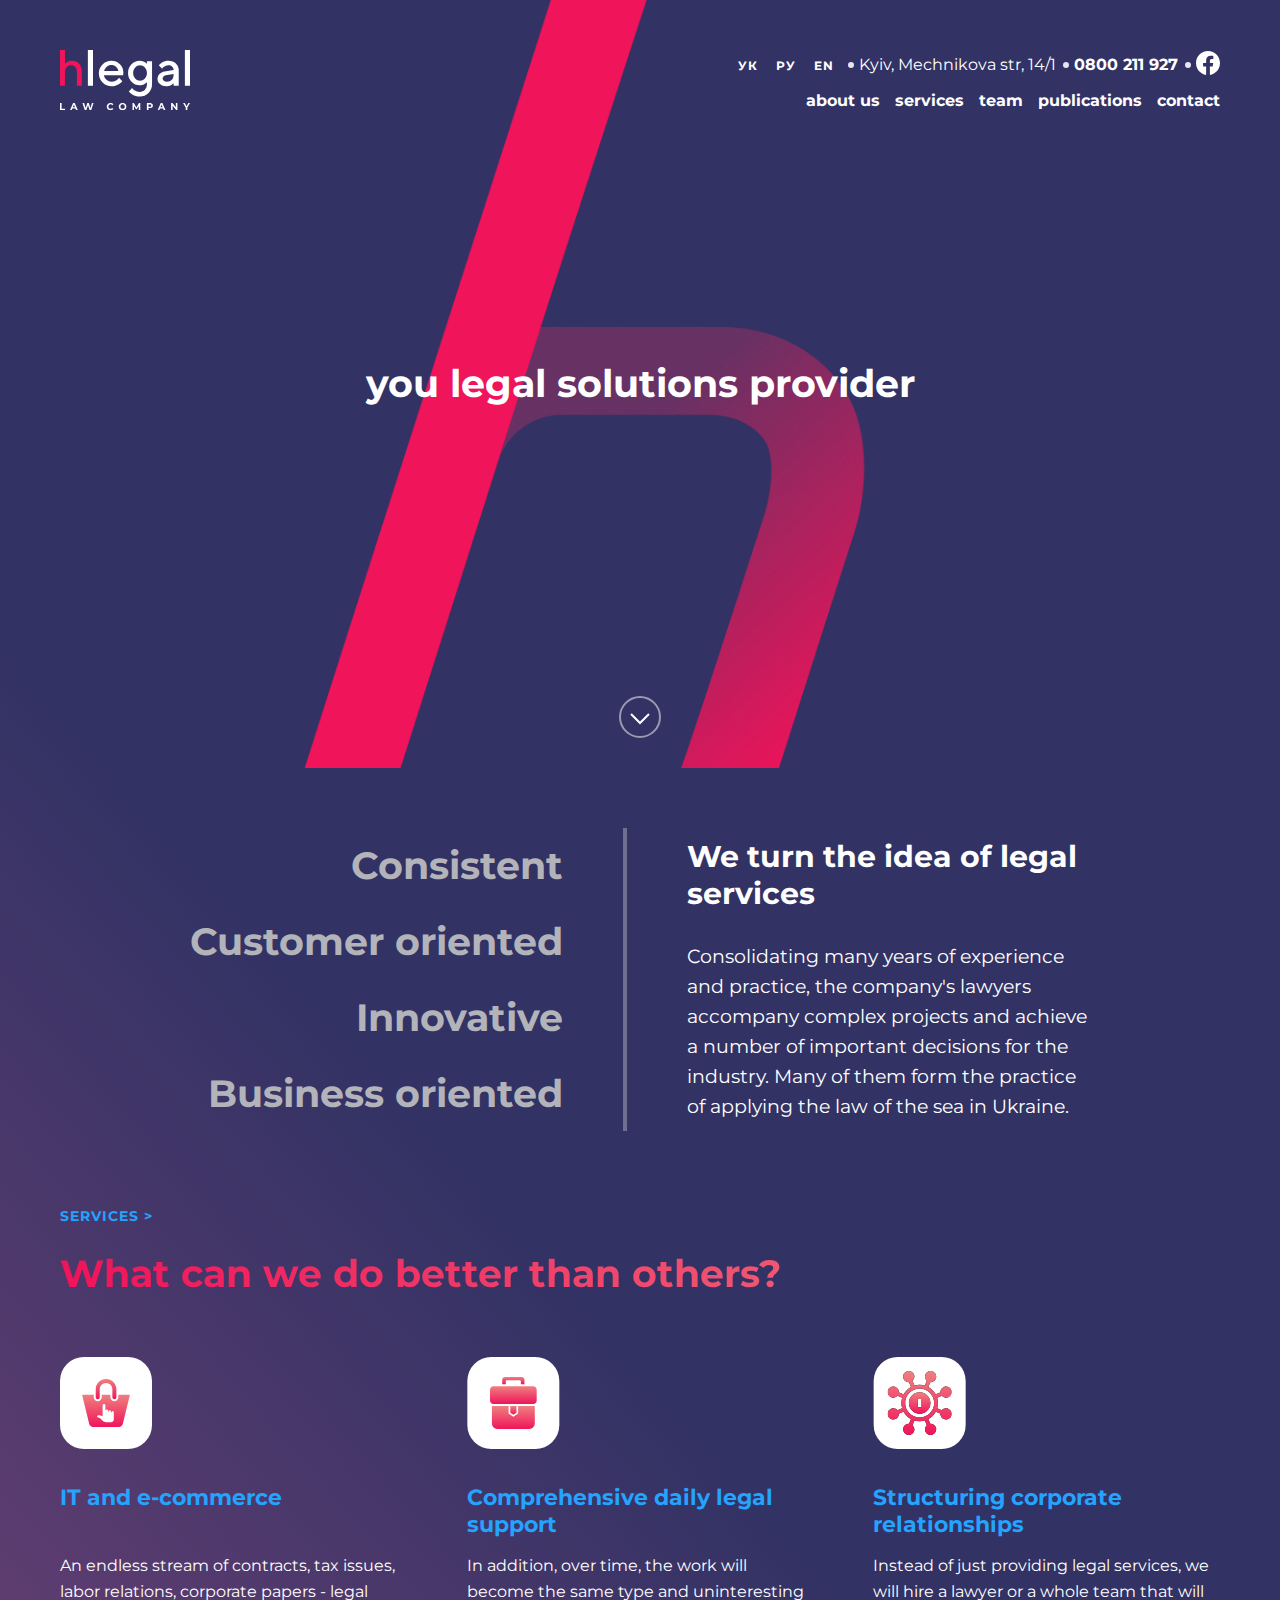
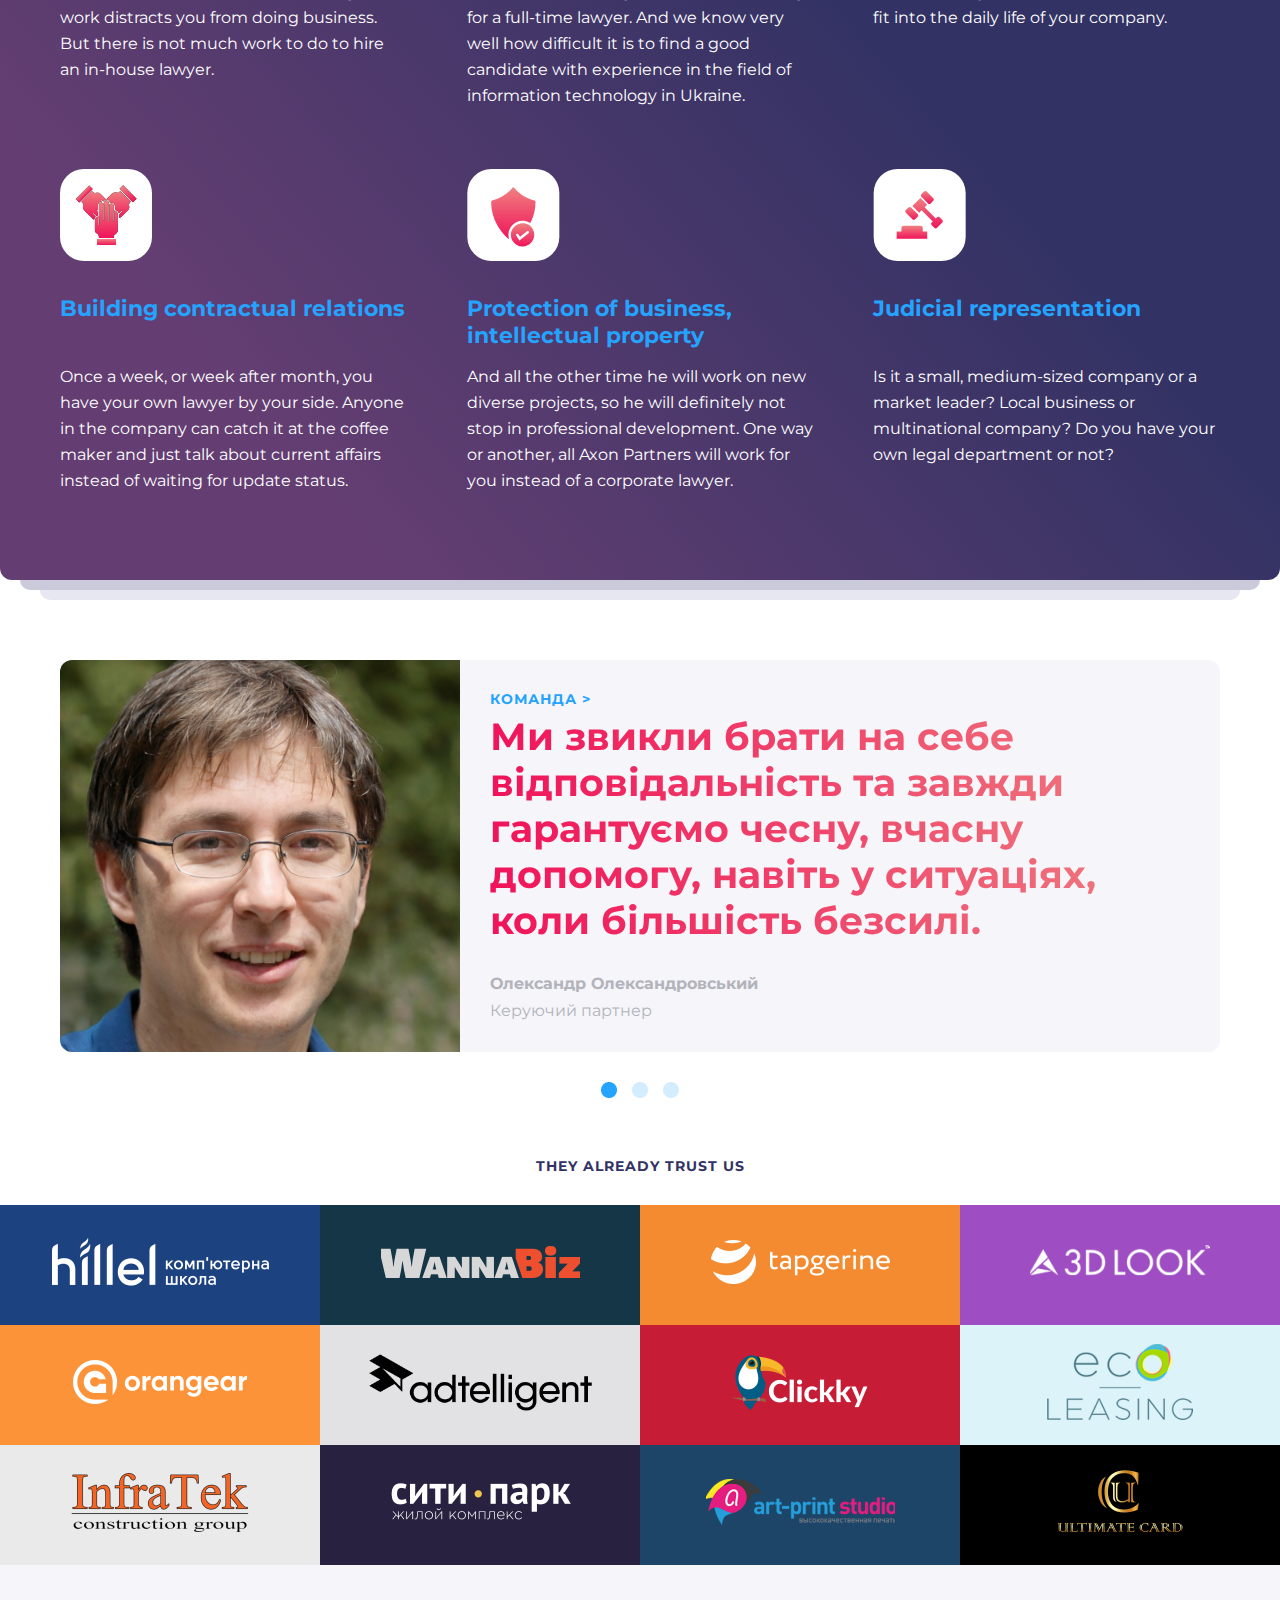
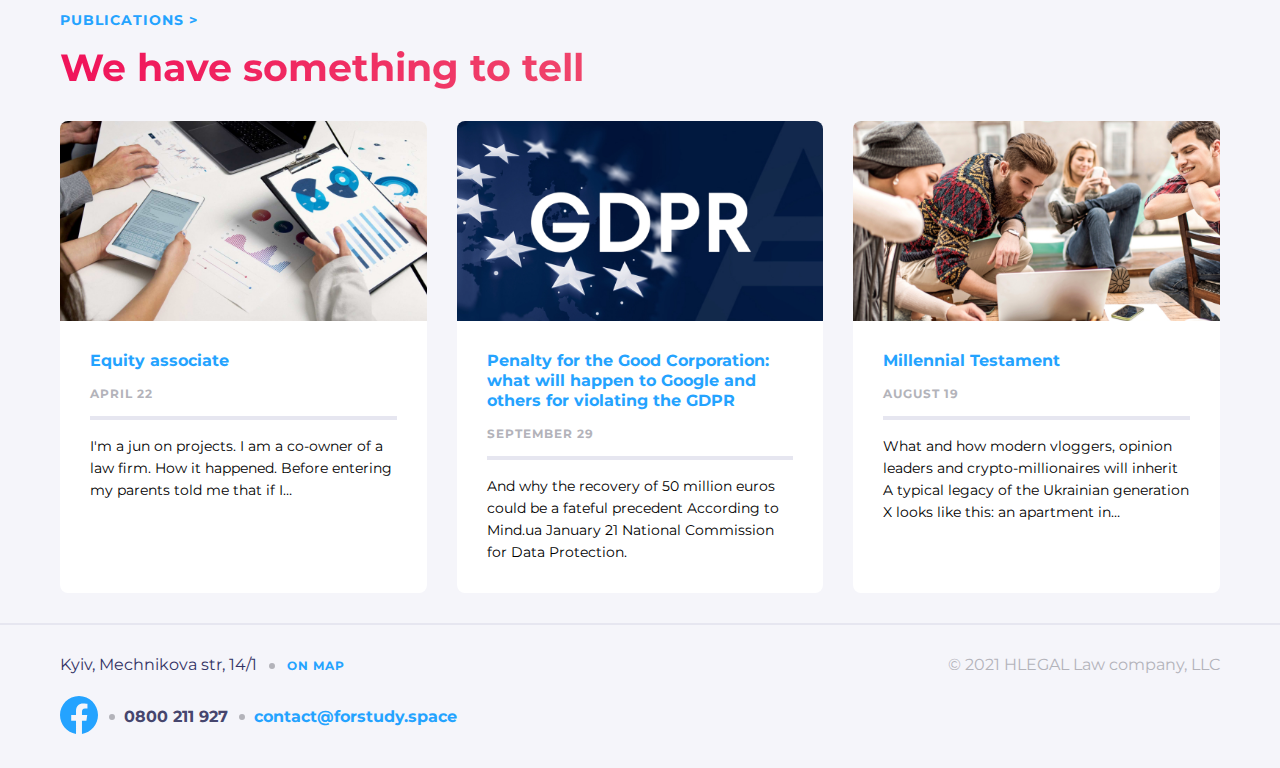
==== index.html @ 71ae7844 "first commit" ====
<!DOCTYPE html>
<html lang="X-UA-Compatible">
  <head>
    <meta charset="UTF-8" />
    <meta http-equiv="X-UA-Compatible" content="IE=edge" />
    <meta name="viewport" content="width=device-width, initial-scale=1.0" />
    <title>hlegal | Law company</title>
    <link rel="preconnect" href="https://fonts.googleapis.com" />
    <link rel="preconnect" href="https://fonts.gstatic.com" crossorigin />
    <link
      href="https://fonts.googleapis.com/css2?family=Montserrat:wght@400;700&display=swap"
      rel="stylesheet"
    />
    <link rel="stylesheet" href="css/main.css" />
  </head>
  <body>
    <header class="header">
      <div class="header__wraper center wraper wraper__header">
        <div class="header__logo">
          <a href="#">
            <img src="/img/Logo-white.svg" alt="logo HLEGAL" />
          </a>
          <input
            type="checkbox"
            name=""
            id="hiden-menu-togler"
            class="visually-hidden"
          />
          <nav class="hiden-menu">
            <ul class="hiden-menu__list">
              <li><a href="#">about us</a></li>
              <li><a href="#">services</a></li>
              <li><a href="#">team</a></li>
              <li><a href="#">publications</a></li>
              <li><a href="#">contact</a></li>
            </ul>
          </nav>
          <label for="hiden-menu-togler" class="hiden-menu-switch">
            <span></span>
            <span></span>
            <span></span>
          </label>
        </div>
        <div class="header__contacts contacts-header">
          <ul class="contacts-header__list">
            <li class="contacts-header__item">
              <a
                class="contacts-header__link contacts-header__link_lang"
                href="#"
              >
                УК
              </a>
              <a
                class="contacts-header__link contacts-header__link_lang"
                href="#"
              >
                РУ
              </a>
              <a
                class="contacts-header__link contacts-header__link_lang"
                href="#"
              >
                EN
              </a>
            </li>
            <li class="contacts-header__item">
              <a class="contacts-header__link" href="#">
                Kyiv, Mechnikova str, 14/1
              </a>
            </li>
            <li class="contacts-header__item">
              <a class="contacts-header__link" href="tel:0800211927"
                >0800 211 927
              </a>
            </li>
            <li class="contacts-header__item">
              <a class="contacts-header__link" href="#">
                <svg
                  width="24"
                  height="25"
                  viewBox="0 0 24 24"
                  fill="white"
                  xmlns="http://www.w3.org/2000/svg"
                >
                  <path
                    d="M24 12.5733C24 5.90541 18.6274 0.5 12 0.5C5.37258 0.5 0 5.90541 0 12.5733C0 18.5995 4.38823 23.5943 10.125 24.5V16.0633H7.07813V12.5733H10.125V9.91343C10.125 6.88755 11.9165 5.21615 14.6576 5.21615C15.9705 5.21615 17.3438 5.45195 17.3438 5.45195V8.42313H15.8306C14.3399 8.42313 13.875 9.35379 13.875 10.3086V12.5733H17.2031L16.6711 16.0633H13.875V24.5C19.6118 23.5943 24 18.5995 24 12.5733Z"
                  />
                </svg>
              </a>
            </li>
          </ul>
        </div>
        <div class="header__nav nav-header">
          <ul class="nav-header__list">
            <li class="nav-header__item">
              <a class="nav-header__link" href="#">about us</a>
            </li>
            <li class="nav-header__item">
              <a class="nav-header__link" href="#">services</a>
            </li>
            <li class="nav-header__item">
              <a class="nav-header__link" href="#">team</a>
            </li>
            <li class="nav-header__item">
              <a class="nav-header__link" href="#">publications</a>
            </li>
            <li class="nav-header__item">
              <a class="nav-header__link" href="#">contact</a>
            </li>
          </ul>
        </div>
      </div>
    </header>
    <main>
      <section class="main-screen center">
        <div class="main-screen__slogan slogan">
          <h1 class="slogan__title">you legal solutions provider</h1>
          <svg
            width="42"
            height="42"
            viewBox="0 0 42 42"
            fill="none"
            xmlns="http://www.w3.org/2000/svg"
          >
            <g clip-path="url(#clip0_22728_11339)">
              <circle opacity="0.5" cx="21" cy="21" r="20" stroke-width="2" />
              <path d="M12 18L21 27L30 18" stroke-width="2" />
            </g>
            <defs></defs>
          </svg>
        </div>
        <div class="main-screen__experience experience">
          <div class="experience__list">
            <h2 class="experience__title">
              <a href="#" class="experience__title">Consistent</a>
            </h2>
            <h2 class="experience__title">
              <a href="#" class="experience__title">Customer oriented</a>
            </h2>
            <h2 class="experience__title">
              <a href="#" class="experience__title">Innovative</a>
            </h2>
            <h2 class="experience__title">
              <a href="#" class="experience__title">Business oriented</a>
            </h2>
          </div>
          <div class="experience__desc">
            <h3 class="experience__subtitle">
              We turn the idea of legal services
            </h3>
            <p class="experience__text">
              Consolidating many years of experience and practice, the company's
              lawyers accompany complex projects and achieve a number of
              important decisions for the industry. Many of them form the
              practice of applying the law of the sea in Ukraine.
            </p>
          </div>
        </div>
        <div class="wraper main-screen__services services">
          <div class="services__title-box">
            <p>
              <a class="link-to-another-page" href="#"> Services &gt;</a>
            </p>
          </div>
          <h2 class="services__title">What can we do better than others?</h2>
          <div class="services__conteiner conteiner-service">
            <article class="conteiner-service__box">
              <a class="conteiner-service__link" href="#">
                <img
                  class="conteiner-service__icon"
                  src="/img/services/Icon.svg"
                  alt="Ecommerce"
                />
                <h3 class="conteiner-service__title">IT and e-commerce</h3>
              </a>
              <p class="conteiner-service__desc">
                An endless stream of contracts, tax issues, labor relations,
                corporate papers - legal work distracts you from doing business.
                But there is not much work to do to hire an in-house lawyer.
              </p>
            </article>
            <article class="conteiner-service__box">
              <a class="conteiner-service__link" href="#">
                <img
                  class="conteiner-service__icon"
                  src="/img/services/Icon-1.svg"
                  alt="Ecommerce"
                />
                <h3 class="conteiner-service__title">
                  Comprehensive daily legal support
                </h3>
              </a>
              <p class="conteiner-service__desc">
                In addition, over time, the work will become the same type and
                uninteresting for a full-time lawyer. And we know very well how
                difficult it is to find a good candidate with experience in the
                field of information technology in Ukraine.
              </p>
            </article>
            <article class="conteiner-service__box">
              <a class="conteiner-service__link" href="#">
                <img
                  class="conteiner-service__icon"
                  src="/img/services/Icon-2.svg"
                  alt="Ecommerce"
                />
                <h3 class="conteiner-service__title">
                  Structuring corporate relationships
                </h3>
              </a>
              <p class="conteiner-service__desc">
                Instead of just providing legal services, we will hire a lawyer
                or a whole team that will fit into the daily life of your
                company.
              </p>
            </article>
            <article class="conteiner-service__box">
              <a class="conteiner-service__link" href="#">
                <img
                  class="conteiner-service__icon"
                  src="/img/services/Icon-3.svg"
                  alt="Ecommerce"
                />
                <h3 class="conteiner-service__title">
                  Building contractual relations
                </h3>
              </a>
              <p class="conteiner-service__desc">
                Once a week, or week after month, you have your own lawyer by
                your side. Anyone in the company can catch it at the coffee
                maker and just talk about current affairs instead of waiting for
                update status.
              </p>
            </article>
            <article class="conteiner-service__box">
              <a class="conteiner-service__link" href="#">
                <img
                  class="conteiner-service__icon"
                  src="/img/services/Icon-4.svg"
                  alt="Ecommerce"
                />
                <h3 class="conteiner-service__title">
                  Protection of business, intellectual property
                </h3>
              </a>
              <p class="conteiner-service__desc">
                And all the other time he will work on new diverse projects, so
                he will definitely not stop in professional development. One way
                or another, all Axon Partners will work for you instead of a
                corporate lawyer.
              </p>
            </article>
            <article class="conteiner-service__box">
              <a class="conteiner-service__link" href="#">
                <img
                  class="conteiner-service__icon"
                  src="/img/services/Icon-5.svg"
                  alt="Ecommerce"
                />
                <h3 class="conteiner-service__title">
                  Judicial representation
                </h3>
              </a>
              <p class="conteiner-service__desc">
                Is it a small, medium-sized company or a market leader? Local
                business or multinational company? Do you have your own legal
                department or not?
              </p>
            </article>
          </div>
        </div>
      </section>
      <section class="team-section wraper center">
        <div class="team-section__photo"></div>
        <div class="team-section__box box-team">
          <p class="link-to-another-page">
            <a class="link-to-another-page" href="#">команда &gt;</a>
          </p>
          <h2 class="box-team__title">
            <a href="#"
              >Ми звикли брати на себе відповідальність та завжди гарантуємо
              чесну, вчасну допомогу, навіть у ситуаціях, коли більшість
              безсилі.</a
            >
          </h2>
          <p class="box-team__author">Олександр Олександровський</p>
          <p class="box-team__posotion">Керуючий партнер</p>
        </div>
        <img class="paginator item3" src="/img/Paginator.png" alt="paginator" />
      </section>
      <section class="clients">
        <h3 class="clients__title">They already trust us</h3>
        <div class="clients__box">
          <div class="clients__item">
            <a href="#">
              <img
                src="/img/Clients/hillel.png"
                alt="hillel logo"
                width="217"
              />
            </a>
          </div>
          <div class="clients__item">
            <a href="#"
              ><img
                src="/img/Clients/wannabiz.png"
                alt="wannabiz logo"
                width="199"
            /></a>
          </div>
          <div class="clients__item">
            <a href="#">
              <img
                src="/img/Clients/tapgerine.png"
                alt="tapgerine logo"
                width="179"
              />
            </a>
          </div>
          <div class="clients__item">
            <a href="#">
              <img
                src="/img/Clients/3dlook.png"
                alt="3dlook logo"
                width="180"
              />
            </a>
          </div>
          <div class="clients__item">
            <a href="#">
              <img
                src="/img/Clients/orangear.png"
                alt="orangear-logo"
                width="174"
              />
            </a>
          </div>
          <div class="clients__item">
            <a href="#">
              <img
                src="/img/Clients/adtelligent.png"
                alt="adtelligent logo"
                width="223"
              />
            </a>
          </div>
          <div class="clients__item">
            <a href="#">
              <img
                src="/img/Clients/clickky.png"
                alt="clickky logo"
                width="138"
              />
            </a>
          </div>
          <div class="clients__item">
            <a href="#">
              <img
                src="/img/Clients/eco-leasing.png"
                alt="eco-leasing"
                width="146"
              />
            </a>
          </div>
          <div class="clients__item">
            <a href="#">
              <img
                src="/img/Clients/ingratek.png"
                alt="ingratek logo"
                width="182"
              />
            </a>
          </div>
          <div class="clients__item">
            <a href="#">
              <img
                src="/img/Clients/city-par.png"
                alt="city-park logo"
                width="181"
              />
            </a>
          </div>
          <div class="clients__item">
            <a href="#">
              <img
                src="/img/Clients/artprint.png"
                alt="artprint-logo"
                width="189"
              />
            </a>
          </div>
          <div class="clients__item">
            <a href="#">
              <img
                src="/img/Clients/ultimatecard.png"
                alt="ultimatecard logo"
                width="152"
              />
            </a>
          </div>
        </div>
      </section>
      <section class="news wraper center">
        <p>
          <a class="link-to-another-page" href="#">Publications &gt;</a>
        </p>
        <h2 class="news__title">We have something to tell</h2>
        <div class="news__list">
          <article class="news__item news-box">
            <a class="news-box__link" href="#">
              <div class="news-box__img news-box__img_1"></div>
              <h4 class="news-box__title">Equity associate</h4>
            </a>
            <p class="news-box__date">April 22</p>
            <p class="news-box__desc">
              I'm a jun on projects. I am a co-owner of a law firm. How it
              happened. Before entering my parents told me that if I…
            </p>
          </article>
          <article class="news__item news-box">
            <a class="news-box__link" href="#">
              <div class="news-box__img news-box__img_2"></div>
              <h4 class="news-box__title">
                Penalty for the Good Corporation: what will happen to Google and
                others for violating the GDPR
              </h4>
            </a>
            <p class="news-box__date">September 29</p>
            <p class="news-box__desc">
              And why the recovery of 50 million euros could be a fateful
              precedent According to Mind.ua January 21 National Commission for
              Data Protection.
            </p>
          </article>
          <article class="news__item news__item_3 news-box">
            <a class="news-box__link" href="#">
              <div class="news-box__img news-box__img_3"></div>
              <h4 class="news-box__title">Millennial Testament</h4>
            </a>
            <p class="news-box__date">August 19</p>
            <p class="news-box__desc">
              What and how modern vloggers, opinion leaders and
              crypto-millionaires will inherit A typical legacy of the Ukrainian
              generation X looks like this: an apartment in…
            </p>
          </article>
        </div>
      </section>
    </main>
    <footer class="footer center">
      <div class="footer__wraper wraper">
        <div class="footer__contacts footer-contacts">
          <p class="footer-contacts__address">Kyiv, Mechnikova str, 14/1</p>
          <p class="footer-contacts__link-map">
            <a href="#"> On map</a>
          </p>
          <ul class="footer-contacts__list">
            <li class="footer-contacts__item">
              <a class="footer-contacts__link-logo" href="#">
                <svg
                  width="38"
                  height="38"
                  viewBox="0 0 38 38"
                  xmlns="http://www.w3.org/2000/svg"
                >
                  <g clip-path="url(#clip0_22721_6812)">
                    <path
                      d="M38 19.1161C38 8.55857 29.4934 0 19 0C8.50658 0 0 8.55857 0 19.1161C0 28.6575 6.94803 36.5659 16.0312 38V24.6419H11.207V19.1161H16.0312V14.9046C16.0312 10.1136 18.8678 7.46723 23.2078 7.46723C25.2866 7.46723 27.4609 7.84059 27.4609 7.84059V12.545H25.0651C22.7048 12.545 21.9688 14.0185 21.9688 15.5302V19.1161H27.2383L26.3959 24.6419H21.9688V38C31.052 36.5659 38 28.6575 38 19.1161Z"
                    />
                  </g>
                  <defs>
                    <clipPath id="clip0_22721_6812">
                      <rect width="38" height="38" />
                    </clipPath>
                  </defs>
                </svg>
              </a>
            </li>
            <li class="footer-contacts__item">
              <a class="footer-contacts__link-phone" href="tel:0800211927"
                >0800 211 927</a
              >
            </li>
            <li class="footer-contacts__item">
              <a
                class="footer-contacts__link-mail"
                href="mailto:contact@forstudy.space"
                >contact@forstudy.space</a
              >
            </li>
          </ul>
        </div>
        <div class="footer__rights">
          <p>© 2021 HLEGAL Law company, LLC</p>
        </div>
      </div>
    </footer>
  </body>
</html>
---- css/main.css ----
/*! normalize.css v8.0.1 | MIT License | github.com/necolas/normalize.css */
/* Document
   ========================================================================== */
/**
 * 1. Correct the line height in all browsers.
 * 2. Prevent adjustments of font size after orientation changes in iOS.
 */
html {
  line-height: 1.15; /* 1 */
  -webkit-text-size-adjust: 100%; /* 2 */
}

/* Sections
   ========================================================================== */
/**
 * Remove the margin in all browsers.
 */
body {
  margin: 0;
}

/**
 * Render the `main` element consistently in IE.
 */
main {
  display: block;
}

/**
 * Correct the font size and margin on `h1` elements within `section` and
 * `article` contexts in Chrome, Firefox, and Safari.
 */
h1 {
  font-size: 2em;
  margin: 0.67em 0;
}

/* Grouping content
   ========================================================================== */
/**
 * 1. Add the correct box sizing in Firefox.
 * 2. Show the overflow in Edge and IE.
 */
hr {
  box-sizing: content-box; /* 1 */
  height: 0; /* 1 */
  overflow: visible; /* 2 */
}

/**
 * 1. Correct the inheritance and scaling of font size in all browsers.
 * 2. Correct the odd `em` font sizing in all browsers.
 */
pre {
  font-family: monospace, monospace; /* 1 */
  font-size: 1em; /* 2 */
}

/* Text-level semantics
   ========================================================================== */
/**
 * Remove the gray background on active links in IE 10.
 */
a {
  background-color: transparent;
}

/**
 * 1. Remove the bottom border in Chrome 57-
 * 2. Add the correct text decoration in Chrome, Edge, IE, Opera, and Safari.
 */
abbr[title] {
  border-bottom: none; /* 1 */
  text-decoration: underline; /* 2 */
  -webkit-text-decoration: underline dotted;
          text-decoration: underline dotted; /* 2 */
}

/**
 * Add the correct font weight in Chrome, Edge, and Safari.
 */
b,
strong {
  font-weight: bolder;
}

/**
 * 1. Correct the inheritance and scaling of font size in all browsers.
 * 2. Correct the odd `em` font sizing in all browsers.
 */
code,
kbd,
samp {
  font-family: monospace, monospace; /* 1 */
  font-size: 1em; /* 2 */
}

/**
 * Add the correct font size in all browsers.
 */
small {
  font-size: 80%;
}

/**
 * Prevent `sub` and `sup` elements from affecting the line height in
 * all browsers.
 */
sub,
sup {
  font-size: 75%;
  line-height: 0;
  position: relative;
  vertical-align: baseline;
}

sub {
  bottom: -0.25em;
}

sup {
  top: -0.5em;
}

/* Embedded content
   ========================================================================== */
/**
 * Remove the border on images inside links in IE 10.
 */
img {
  border-style: none;
}

/* Forms
   ========================================================================== */
/**
 * 1. Change the font styles in all browsers.
 * 2. Remove the margin in Firefox and Safari.
 */
button,
input,
optgroup,
select,
textarea {
  font-family: inherit; /* 1 */
  font-size: 100%; /* 1 */
  line-height: 1.15; /* 1 */
  margin: 0; /* 2 */
}

/**
 * Show the overflow in IE.
 * 1. Show the overflow in Edge.
 */
button,
input {
  /* 1 */
  overflow: visible;
}

/**
 * Remove the inheritance of text transform in Edge, Firefox, and IE.
 * 1. Remove the inheritance of text transform in Firefox.
 */
button,
select {
  /* 1 */
  text-transform: none;
}

/**
 * Correct the inability to style clickable types in iOS and Safari.
 */
button,
[type=button],
[type=reset],
[type=submit] {
  -webkit-appearance: button;
}

/**
 * Remove the inner border and padding in Firefox.
 */
button::-moz-focus-inner,
[type=button]::-moz-focus-inner,
[type=reset]::-moz-focus-inner,
[type=submit]::-moz-focus-inner {
  border-style: none;
  padding: 0;
}

/**
 * Restore the focus styles unset by the previous rule.
 */
button:-moz-focusring,
[type=button]:-moz-focusring,
[type=reset]:-moz-focusring,
[type=submit]:-moz-focusring {
  outline: 1px dotted ButtonText;
}

/**
 * Correct the padding in Firefox.
 */
fieldset {
  padding: 0.35em 0.75em 0.625em;
}

/**
 * 1. Correct the text wrapping in Edge and IE.
 * 2. Correct the color inheritance from `fieldset` elements in IE.
 * 3. Remove the padding so developers are not caught out when they zero out
 *    `fieldset` elements in all browsers.
 */
legend {
  box-sizing: border-box; /* 1 */
  color: inherit; /* 2 */
  display: table; /* 1 */
  max-width: 100%; /* 1 */
  padding: 0; /* 3 */
  white-space: normal; /* 1 */
}

/**
 * Add the correct vertical alignment in Chrome, Firefox, and Opera.
 */
progress {
  vertical-align: baseline;
}

/**
 * Remove the default vertical scrollbar in IE 10+.
 */
textarea {
  overflow: auto;
}

/**
 * 1. Add the correct box sizing in IE 10.
 * 2. Remove the padding in IE 10.
 */
[type=checkbox],
[type=radio] {
  box-sizing: border-box; /* 1 */
  padding: 0; /* 2 */
}

/**
 * Correct the cursor style of increment and decrement buttons in Chrome.
 */
[type=number]::-webkit-inner-spin-button,
[type=number]::-webkit-outer-spin-button {
  height: auto;
}

/**
 * 1. Correct the odd appearance in Chrome and Safari.
 * 2. Correct the outline style in Safari.
 */
[type=search] {
  -webkit-appearance: textfield; /* 1 */
  outline-offset: -2px; /* 2 */
}

/**
 * Remove the inner padding in Chrome and Safari on macOS.
 */
[type=search]::-webkit-search-decoration {
  -webkit-appearance: none;
}

/**
 * 1. Correct the inability to style clickable types in iOS and Safari.
 * 2. Change font properties to `inherit` in Safari.
 */
::-webkit-file-upload-button {
  -webkit-appearance: button; /* 1 */
  font: inherit; /* 2 */
}

/* Interactive
   ========================================================================== */
/*
 * Add the correct display in Edge, IE 10+, and Firefox.
 */
details {
  display: block;
}

/*
 * Add the correct display in all browsers.
 */
summary {
  display: list-item;
}

/* Misc
   ========================================================================== */
/**
 * Add the correct display in IE 10+.
 */
template {
  display: none;
}

/**
 * Add the correct display in IE 10.
 */
[hidden] {
  display: none;
}

* {
  box-sizing: border-box;
}

h1,
h2,
h3,
h4,
h5,
h6 {
  margin: 0;
}

body {
  position: relative;
  font-family: "Montserrat", sans-serif;
}

.center {
  padding-left: calc(50vw - 800px);
  padding-right: calc(50vw - 800px);
}

.paginator {
  margin: 0 auto;
}

.link-to-another-page {
  font-weight: 700;
  font-size: 14px;
  line-height: 17px;
  letter-spacing: 1px;
  text-transform: uppercase;
  margin: 0;
  color: #24a3ff;
  display: inline-block;
  text-decoration: none;
}
.link-to-another-page:hover {
  color: #f0145a;
  cursor: pointer;
  text-decoration: underline;
}

@media screen and (max-width: 1600px) {
  .wraper {
    padding: 0 15px;
  }
}
@media screen and (max-width: 1450px) {
  .wraper {
    padding: 0 60px;
  }
}
@media screen and (max-width: 748px) {
  .wraper {
    padding: 0 30px;
  }
}
@media screen and (max-width: 748px) {
  .wraper__header {
    padding: 0;
  }
}

.visually-hidden {
  position: absolute;
  width: 1px;
  height: 1px;
  margin: -1px;
  border: 0;
  padding: 0;
  white-space: nowrap;
  -webkit-clip-path: inset(100%);
          clip-path: inset(100%);
  clip: rect(0 0 0 0);
  overflow: hidden;
}

.padding-top {
  padding-top: 176px;
}
@media screen and (max-width: 1004px) {
  .padding-top {
    padding-top: 280px;
  }
}
@media screen and (max-width: 748px) {
  .padding-top {
    padding-top: 132px;
  }
}

.modal {
  background: rgba(50, 50, 100, 0.7);
  position: fixed;
  width: 100%;
  height: 100%;
  top: 50%;
  left: 50%;
  transform: translate(-50%, -50%);
  background: #323264;
  opacity: 0.7;
  display: flex;
  align-items: center;
  justify-content: center;
}
.modal__contetn {
  width: 100%;
  max-width: 650px;
  background: #f5f5fa;
  box-shadow: 0px 15px 80px rgba(40, 40, 86, 0.5);
  border-radius: 12px;
  padding: 30px;
}

.header {
  position: relative;
}
.header__wraper {
  margin-top: 50px;
  position: absolute;
  z-index: 100;
  width: 100%;
  display: grid;
  grid-template-rows: 25px 25px;
  grid-template-columns: 130px auto;
  row-gap: 16px;
}
@media screen and (max-width: 1004px) {
  .header__wraper {
    grid-template-columns: auto;
    row-gap: 30px;
  }
}
@media screen and (max-width: 748px) {
  .header__wraper {
    margin-top: 0;
    row-gap: 0;
    grid-template-rows: auto;
  }
}
.header__logo {
  grid-row: span 2;
  display: flex;
  justify-content: space-between;
}
@media screen and (max-width: 1004px) {
  .header__logo {
    order: 2;
  }
}
@media screen and (max-width: 748px) {
  .header__logo {
    padding: 15px 15px;
  }
}
.header__contacts {
  color: white;
}
@media screen and (max-width: 1004px) {
  .header__contacts {
    order: 1;
  }
}
@media screen and (max-width: 748px) {
  .header__contacts {
    padding: 10px 15px;
    background: rgba(245, 245, 250, 0.2);
  }
}
.header__nav {
  color: white;
}
@media screen and (max-width: 1004px) {
  .header__nav {
    order: 3;
  }
}
@media screen and (max-width: 748px) {
  .header__nav {
    display: none;
  }
}

.contacts-header__list {
  list-style: none;
  margin: 0;
  padding: 0;
  display: flex;
  justify-content: flex-end;
  align-items: center;
  -moz-column-gap: 18px;
       column-gap: 18px;
}
@media screen and (max-width: 1004px) {
  .contacts-header__list {
    justify-content: start;
  }
}
@media screen and (max-width: 748px) {
  .contacts-header__list {
    justify-content: space-between;
  }
}
.contacts-header__item {
  position: relative;
  line-height: 20px;
}
.contacts-header__item:nth-child(2), .contacts-header__item:nth-child(3) {
  padding: 2.5px 0;
}
.contacts-header__item:nth-child(2)::after, .contacts-header__item:nth-child(3)::after {
  content: "";
  position: absolute;
  height: 2px;
  background: white;
  width: 100%;
  bottom: 2px;
  left: 0px;
  transition: 0.3s;
  transform: scaleX(0);
}
.contacts-header__item:nth-child(2):hover::after, .contacts-header__item:nth-child(3):hover::after {
  transform: scaleX(1);
}
.contacts-header__item:nth-child(2):active, .contacts-header__item:nth-child(3):active {
  color: #f0145a;
}
.contacts-header__item:nth-child(3) {
  font-weight: 700;
}
.contacts-header__item:not(:first-child)::before {
  content: "";
  position: absolute;
  top: 9.5px;
  left: -11px;
  border: 3px solid #e6e6f0;
  border-radius: 30px;
}
@media screen and (max-width: 748px) {
  .contacts-header__item:not(:first-child)::before {
    display: none;
  }
}
.contacts-header__item:nth-child(4)::before {
  top: 12px;
}
@media screen and (max-width: 748px) {
  .contacts-header__item:nth-child(2), .contacts-header__item:nth-child(4) {
    display: none;
  }
}
.contacts-header__link {
  max-height: 25px;
  display: inline-block;
  text-decoration: none;
  color: inherit;
}
.contacts-header__link > svg:hover {
  fill: #f0145a;
}
.contacts-header__link_lang {
  display: inline-block;
  box-sizing: border-box;
  padding: 5px 7px;
  font-size: 12px;
  line-height: 15px;
  font-weight: 700;
  letter-spacing: 1px;
}
.contacts-header__link_lang:focus {
  background: #f0145a;
  border-radius: 8px;
}
.contacts-header__link_lang:hover {
  background: rgba(255, 255, 255, 0.2);
  border-radius: 8px;
}
.contacts-header__link_lang:active {
  color: #f0145a;
}

.nav-header__list {
  list-style-type: none;
  margin: 0;
  padding: 0;
  display: flex;
  justify-content: flex-end;
  align-items: center;
  -moz-column-gap: 15px;
       column-gap: 15px;
}
@media screen and (max-width: 1004px) {
  .nav-header__list {
    justify-content: start;
  }
}
.nav-header__link {
  text-decoration: none;
  color: inherit;
  font-weight: 700;
  line-height: 20px;
  position: relative;
}
.nav-header__link::before {
  content: "";
  position: absolute;
  height: 2px;
  background: white;
  width: 100%;
  bottom: -2px;
  transition: 0.3s;
  transform: scaleX(0);
}
.nav-header__link:hover::before {
  transform: scaleX(1);
}
.nav-header__link:focus {
  border-bottom: 2px solid #f0145a;
  color: #f0145a;
}
.nav-header__link:hover {
  color: white;
  transition: 0.3s;
}
.nav-header__link:active {
  color: #f0145a;
}

.hiden-menu {
  position: absolute;
  top: 0;
  left: 0;
  width: 100vw;
  opacity: 0;
  pointer-events: none;
  transform: translateX(-100%);
  background-color: #ffffff;
  border-radius: 12px 12px 0px 0px;
  transition: 0.5s;
  padding: 64px 12px 12px;
}
#hiden-menu-togler:checked ~ .hiden-menu {
  transform: translateX(0%);
  opacity: 1;
  pointer-events: unset;
  z-index: 99;
}
.hiden-menu__list {
  margin: 0;
  padding: 0;
  list-style-type: none;
  display: flex;
  flex-direction: column;
  margin-top: 52px;
  gap: 15px;
  width: 100%;
}
.hiden-menu__list li {
  text-align: center;
  background: #f5f5fa;
  border-radius: 12px;
  padding: 7px 0;
}
.hiden-menu__list li:active {
  background: #e6e6f0;
}
.hiden-menu__list li a {
  font-weight: 700;
  font-size: 24px;
  line-height: 29px;
  color: #24a3ff;
  text-decoration: none;
}
.hiden-menu__list li a:focus {
  color: #f0145a;
}

.hiden-menu-switch {
  position: relative;
  min-width: 32px;
  height: 32px;
  z-index: 100;
}
@media screen and (max-width: 748px) {
  .hiden-menu-switch span {
    display: block;
    height: 2px;
    width: 100%;
    background-color: white;
    position: absolute;
    transition: 0.3s;
    transform: translateX(40%);
    width: 18px;
  }
  .hiden-menu-switch span:nth-child(1) {
    top: 10px;
  }
  .hiden-menu-switch span:nth-child(2) {
    top: 16px;
  }
  .hiden-menu-switch span:nth-child(3) {
    top: 22px;
  }
}
#hiden-menu-togler:checked ~ .hiden-menu-switch span {
  top: 50%;
  transform: translate(40%, 50%) rotate(225deg);
  background-color: #ec6f5d;
}
#hiden-menu-togler:checked ~ .hiden-menu-switch span:nth-child(2) {
  transform: translate(40%, 50%) rotate(-225deg);
  max-width: 100%;
}
.hiden-menu-switch:active {
  background-color: #e6e6f0;
  border-radius: 8px;
}

.main-screen {
  background: linear-gradient(228.57deg, #323264 11.93%, #323264 57.17%, #643e72 87.46%);
  border-radius: 0px 0px 12px 12px;
  margin-bottom: 80px;
  position: relative;
}
.main-screen::before {
  content: "";
  position: absolute;
  background-color: #cacadb;
  border-radius: 0px 0px 12px 12px;
  height: 10px;
  bottom: -10px;
  left: 20px;
  right: 20px;
}
.main-screen::after {
  content: "";
  position: absolute;
  background-color: #e7e7f2;
  border-radius: 0px 0px 12px 12px;
  height: 10px;
  bottom: -20px;
  left: 40px;
  right: 40px;
}
.main-screen__slogan {
  color: white;
  font-size: 38px;
  line-height: 46px;
  display: flex;
  align-items: center;
  justify-content: center;
  width: 100%;
  max-width: 872px;
  height: 1000px;
  text-align: center;
  margin: 0 auto;
  background-image: url(/img/main-screen-logo.png);
  background-repeat: no-repeat;
  background-size: cover;
  background-position: center;
}
@media screen and (max-width: 1900px) {
  .main-screen__slogan {
    width: 100%;
    max-width: 697px;
    max-height: 799px;
  }
}
@media screen and (max-width: 1380px) {
  .main-screen__slogan {
    width: 100%;
    max-width: 670px;
    max-height: 768px;
  }
}
@media screen and (max-width: 1004px) {
  .main-screen__slogan {
    width: 100%;
    max-width: 894px;
    max-height: 1024px;
  }
}
@media screen and (max-width: 748px) {
  .main-screen__slogan {
    width: 100%;
    max-width: 524px;
    max-height: 600px;
  }
}

.slogan {
  position: relative;
}
.slogan__title {
  margin: 0;
  padding: 0 30px;
  color: white;
  font-size: 38px;
  line-height: 46px;
}
.slogan svg {
  position: absolute;
  bottom: 30px;
  stroke: white;
}
.slogan svg:hover {
  stroke: #f0145a;
  cursor: pointer;
}

.experience {
  width: 100%;
  max-width: 1360px;
  margin: 60px auto;
  display: flex;
}
@media screen and (max-width: 1900px) {
  .experience {
    width: 100%;
    max-width: 1080px;
  }
}
@media screen and (max-width: 1380px) {
  .experience {
    width: 100%;
    max-width: 904px;
  }
}
@media screen and (max-width: 1004px) {
  .experience {
    width: 100%;
    max-width: 648px;
    flex-direction: column;
    align-items: center;
    padding: 0 30px;
  }
}
.experience__list {
  width: 100%;
  max-width: 439px;
  margin: 0 60px 0 0;
  padding: 14.5px 60px 14.5px 0;
  border-right: 4px solid rgba(255, 255, 255, 0.3);
  display: flex;
  flex-direction: column;
  gap: 30px;
}
@media screen and (max-width: 1004px) {
  .experience__list {
    border-right: none;
    border-bottom: 4px solid rgba(255, 255, 255, 0.3);
    padding: 0 0 60px 0;
    margin: 0 0 60px 0;
    flex-direction: row;
    max-width: 648px;
    overflow-x: auto;
  }
}
@media screen and (max-width: 748px) {
  .experience__list {
    max-width: 315px;
  }
}
.experience__title {
  margin: 0;
  font-size: 38px;
  line-height: 46px;
  min-width: 375px;
  text-align: right;
  color: #b3b3ba;
  text-decoration: none;
}
@media screen and (max-width: 1004px) {
  .experience__title {
    text-align: left;
    min-width: auto;
    max-height: 46px;
    white-space: nowrap;
  }
}
@media screen and (max-width: 748px) {
  .experience__title {
    font-size: 30px;
    line-height: 37px;
  }
}
.experience__title:hover {
  color: #f0145a;
  cursor: pointer;
}
.experience__title:focus {
  background-image: linear-gradient(90.13deg, #ef8080 0.84%, #f0145a 99.96%);
  -webkit-background-clip: text;
  -webkit-text-fill-color: transparent;
  background-clip: text;
}
.experience__desc {
  width: 100%;
  max-width: 861px;
  padding: 73px 0;
}
@media screen and (max-width: 1900px) {
  .experience__desc {
    width: 100%;
    max-width: 581px;
    padding: 43px 0;
  }
}
@media screen and (max-width: 1380px) {
  .experience__desc {
    width: 100%;
    max-width: 405px;
    padding: 9.5px 0;
  }
}
@media screen and (max-width: 1004px) {
  .experience__desc {
    width: 100%;
    max-width: 648px;
    padding: 0;
  }
}
@media screen and (max-width: 748px) {
  .experience__desc {
    width: 100%;
    max-width: 315px;
    padding: 0;
  }
}
.experience__subtitle {
  margin-bottom: 30px;
  color: white;
  font-size: 30px;
  line-height: 37px;
}
.experience__text {
  font-size: 19px;
  line-height: 30px;
  color: #ffffff;
  margin: 0;
}

.services {
  padding-bottom: 60px;
}
.services__title-box {
  display: flex;
  gap: 2px;
  margin-bottom: 10px;
}
.services__title {
  margin: 0 0 60px 0;
  font-size: 38px;
  line-height: 46px;
  background: linear-gradient(90.13deg, #f0145a 0.84%, #ef8080 99.96%);
  -webkit-background-clip: text;
  -webkit-text-fill-color: transparent;
  background-clip: text;
}

.conteiner-service {
  display: grid;
  grid-template-columns: 1fr 1fr 1fr;
  grid-template-rows: 1fr 1fr;
  gap: 60px;
}
@media screen and (max-width: 1004px) {
  .conteiner-service {
    grid-template-columns: 1fr 1fr;
    grid-template-rows: 1fr 1fr 1fr;
  }
}
@media screen and (max-width: 748px) {
  .conteiner-service {
    grid-template-columns: 1fr;
    grid-template-rows: auto;
    gap: 30px;
  }
}
.conteiner-service__link {
  text-decoration: none;
}
.conteiner-service__link:hover, .conteiner-service__link:hover h3 {
  opacity: 0.8;
  color: #f0145a;
}
.conteiner-service__box {
  width: 100%;
  max-width: 490px;
}
.conteiner-service__icon {
  margin: 0 0 30px 0;
}
.conteiner-service__title {
  min-height: 54px;
  margin: 0 0 15px 0;
  font-weight: 700;
  font-size: 22px;
  line-height: 27px;
  color: #24a3ff;
}
.conteiner-service__desc {
  margin: 0;
  line-height: 26px;
  color: white;
}

.team-section {
  display: grid;
  grid-template-columns: 400px;
  grid-row-gap: 30px;
  margin-bottom: 60px;
}
@media screen and (max-width: 1004px) {
  .team-section {
    display: flex;
    flex-direction: column;
    grid-row-gap: 0;
  }
}
.team-section__photo {
  border-radius: 12px 0px 0px 12px;
  background-image: url(/img/Team_photos/Team-1.png);
  background-repeat: no-repeat;
  background-size: cover;
  background-position: center;
}
@media screen and (max-width: 1004px) {
  .team-section__photo {
    height: 500px;
    border-radius: 12px 12px 0 0;
  }
}
.team-section__box {
  width: 100%;
  padding: 30px;
}

.item3 {
  grid-column: 1/span 2;
}
@media screen and (max-width: 1004px) {
  .item3 {
    margin-top: 30px;
  }
}

.box-team {
  background-color: #f5f5fa;
  border-radius: 0 12px 12px 0;
}
@media screen and (max-width: 1004px) {
  .box-team {
    border-radius: 0 0 12px 12px;
  }
}
.box-team__title {
  margin: 5px 0 30px;
  font-size: 38px;
  line-height: 46px;
  background: linear-gradient(90.13deg, #f0145a 0.84%, #ef8080 99.96%);
  -webkit-background-clip: text;
  -webkit-text-fill-color: transparent;
  background-clip: text;
}
.box-team__title:hover {
  background: #f0145a;
  opacity: 0.8;
  -webkit-background-clip: text;
  -webkit-text-fill-color: transparent;
  background-clip: text;
}
@media screen and (max-width: 748px) {
  .box-team__title {
    font-size: 30px;
    line-height: 37px;
  }
}
.box-team__author {
  margin: 0 0 6px 0;
  font-weight: 700;
  line-height: 20px;
  color: #b3b3ba;
}
.box-team__posotion {
  margin: 0;
  line-height: 22px;
  color: #b3b3ba;
}

.clients {
  width: 100%;
  max-width: 1720px;
  margin: 0 auto;
}
.clients__title {
  font-weight: 700;
  font-size: 14px;
  line-height: 17px;
  letter-spacing: 1px;
  text-transform: uppercase;
  color: #323264;
  margin: 0 0 30px;
  text-align: center;
}
.clients__box {
  display: grid;
  grid-template-columns: 1fr 1fr 1fr 1fr;
  grid-template-rows: 120px 120px 120px;
  margin-bottom: 60px;
}
@media screen and (max-width: 1440px) {
  .clients__box {
    margin-bottom: 0;
  }
}
@media screen and (max-width: 1004px) {
  .clients__box {
    grid-template-columns: 1fr 1fr 1fr;
    grid-template-rows: 120px 120px 120px 120px;
  }
}
@media screen and (max-width: 748px) {
  .clients__box {
    grid-template-columns: 1fr;
    grid-template-rows: 120px 120px 120px 120px 120px 120px;
  }
}
.clients__item {
  display: flex;
  align-items: center;
  justify-content: center;
}
.clients__item:nth-child(1) {
  background-color: #1c4280;
  border-radius: 12px 0 0 0;
}
@media screen and (max-width: 1440px) {
  .clients__item:nth-child(1) {
    border-radius: 0;
  }
}
.clients__item:nth-child(2) {
  background-color: #143646;
}
.clients__item:nth-child(3) {
  background: linear-gradient(0deg, #f48b30, #f48b30), #f48b30;
}
.clients__item:nth-child(4) {
  background-color: #9e4dc3;
  border-radius: 0 12px 0 0;
}
@media screen and (max-width: 1440px) {
  .clients__item:nth-child(4) {
    border-radius: 0;
  }
}
.clients__item:nth-child(5) {
  background-color: #fd9339;
}
.clients__item:nth-child(6) {
  background-color: #e2e2e4;
}
.clients__item:nth-child(7) {
  background-color: #c71c36;
}
@media screen and (max-width: 748px) {
  .clients__item:nth-child(7) {
    display: none;
  }
}
.clients__item:nth-child(8) {
  background-color: #dcf3f9;
}
@media screen and (max-width: 748px) {
  .clients__item:nth-child(8) {
    display: none;
  }
}
.clients__item:nth-child(9) {
  background-color: #eaeaea;
  border-radius: 0 0 0 12px;
}
@media screen and (max-width: 1440px) {
  .clients__item:nth-child(9) {
    border-radius: 0;
  }
}
@media screen and (max-width: 748px) {
  .clients__item:nth-child(9) {
    display: none;
  }
}
.clients__item:nth-child(10) {
  background-color: #282240;
}
@media screen and (max-width: 748px) {
  .clients__item:nth-child(10) {
    display: none;
  }
}
.clients__item:nth-child(11) {
  background-color: #1d4568;
}
@media screen and (max-width: 748px) {
  .clients__item:nth-child(11) {
    display: none;
  }
}
.clients__item:nth-child(12) {
  background-color: #000000;
  border-radius: 0 0 12px 0;
}
@media screen and (max-width: 1440px) {
  .clients__item:nth-child(12) {
    border-radius: 0;
  }
}
@media screen and (max-width: 748px) {
  .clients__item:nth-child(12) {
    display: none;
  }
}
.clients__item:hover {
  opacity: 0.5;
}

.news {
  background-color: #f5f5fa;
  padding-bottom: 30px;
  padding-top: 30px;
}
.news__title {
  font-size: 38px;
  line-height: 46px;
  background: linear-gradient(90.13deg, #f0145a 0.84%, #ef8080 99.96%);
  -webkit-background-clip: text;
  -webkit-text-fill-color: transparent;
  background-clip: text;
  margin: 10px 0 30px;
}
@media screen and (max-width: 748px) {
  .news__title {
    font-size: 30px;
    line-height: 37px;
  }
}
.news__list {
  display: grid;
  grid-template-columns: 1fr 1fr 1fr;
  grid-gap: 30px;
}
@media screen and (max-width: 1004px) {
  .news__list {
    grid-template-columns: 1fr 1fr;
  }
}
@media screen and (max-width: 748px) {
  .news__list {
    display: flex;
    flex-direction: column;
  }
}
@media screen and (max-width: 1004px) {
  .news__item_3 {
    grid-column: 1/span 2;
  }
}

.news-box {
  background-color: white;
  border-radius: 8px;
}
.news-box__img {
  border-radius: 8px 8px 0 0;
  height: 200px;
  background-repeat: no-repeat;
  background-size: cover;
  background-position: center;
}
.news-box__img_1 {
  background-image: url(/img/Publication/Publication-1.jpg);
}
.news-box__img_2 {
  background-image: url(/img/Publication/Publication-2.jpg);
}
.news-box__img_3 {
  background-image: url(/img/Publication/Publication-3.jpg);
}
.news-box__title {
  line-height: 20px;
  margin: 30px 30px 15px;
}
.news-box__link {
  text-decoration: none;
  color: #24a3ff;
}
.news-box__link:hover, .news-box__link h4:hover {
  opacity: 0.8;
  color: #f0145a;
  text-decoration: underline;
}
.news-box__date {
  font-weight: 700;
  font-size: 12px;
  line-height: 15px;
  letter-spacing: 1px;
  text-transform: uppercase;
  color: #b3b3ba;
  padding: 0 0 15px;
  border-bottom: 4px solid #e6e6f0;
  margin: 0 30px 15px;
}
.news-box__desc {
  font-size: 14px;
  line-height: 22px;
  margin: 0 30px 30px;
}

.footer {
  background-color: #f5f5fa;
}
.footer__wraper {
  background-color: #f5f5fa;
  display: flex;
  justify-content: space-between;
  padding-top: 30px;
  padding-bottom: 30px;
  position: relative;
  border-top: 2px solid #e6e6f0;
}
@media screen and (max-width: 1004px) {
  .footer__wraper {
    flex-direction: column;
    align-items: center;
    gap: 30px;
  }
}
.footer__rights p {
  margin: 0;
  line-height: 20px;
  color: #b3b3ba;
}

@media screen and (max-width: 748px) {
  .footer-contacts {
    display: flex;
    flex-direction: column;
    align-items: center;
  }
}
.footer-contacts__address {
  display: inline-block;
  margin: 0 26px 21px 0;
  line-height: 20px;
  color: #323264;
}
@media screen and (max-width: 748px) {
  .footer-contacts__address {
    margin: 0 0 10px;
  }
}
.footer-contacts__link-map {
  display: inline-block;
  margin: 0;
  position: relative;
}
@media screen and (max-width: 748px) {
  .footer-contacts__link-map {
    margin: 0 0 21px;
  }
}
.footer-contacts__link-map a {
  text-decoration: none;
  font-weight: 700;
  font-size: 12px;
  line-height: 15px;
  letter-spacing: 1px;
  text-transform: uppercase;
  color: #24a3ff;
}
.footer-contacts__link-map a:hover {
  color: #f0145a;
  cursor: pointer;
}
.footer-contacts__link-map:not(:first-child)::before {
  content: "";
  position: absolute;
  top: 7px;
  left: -18px;
  border: 3px solid #b3b3ba;
  border-radius: 30px;
}
@media screen and (max-width: 748px) {
  .footer-contacts__link-map:not(:first-child)::before {
    display: none;
  }
}
.footer-contacts__list {
  list-style-type: none;
  margin: 0;
  padding: 0;
  display: flex;
  align-items: center;
  gap: 26px;
}
@media screen and (max-width: 748px) {
  .footer-contacts__list {
    flex-direction: column;
    gap: 10px;
  }
}
.footer-contacts__item {
  position: relative;
}
.footer-contacts__item:not(:first-child)::before {
  content: "";
  position: absolute;
  top: 7px;
  left: -15px;
  border: 3px solid #b3b3ba;
  border-radius: 30px;
}
@media screen and (max-width: 748px) {
  .footer-contacts__item:not(:first-child)::before {
    display: none;
  }
}
.footer-contacts__link-logo svg {
  fill: #24a3ff;
}
.footer-contacts__link-logo svg:hover {
  fill: #f0145a;
  cursor: pointer;
}
.footer-contacts__link-phone {
  text-decoration: none;
  font-weight: 700;
  font-size: 16px;
  line-height: 20px;
  color: #46466e;
}
.footer-contacts__link-phone:hover {
  color: #f0145a;
  cursor: pointer;
}
.footer-contacts__link-mail {
  font-weight: 700;
  font-size: 16px;
  line-height: 20px;
  text-decoration: none;
  color: #24a3ff;
}
.footer-contacts__link-mail:hover {
  color: #f0145a;
  cursor: pointer;
}/*# sourceMappingURL=main.css.map */
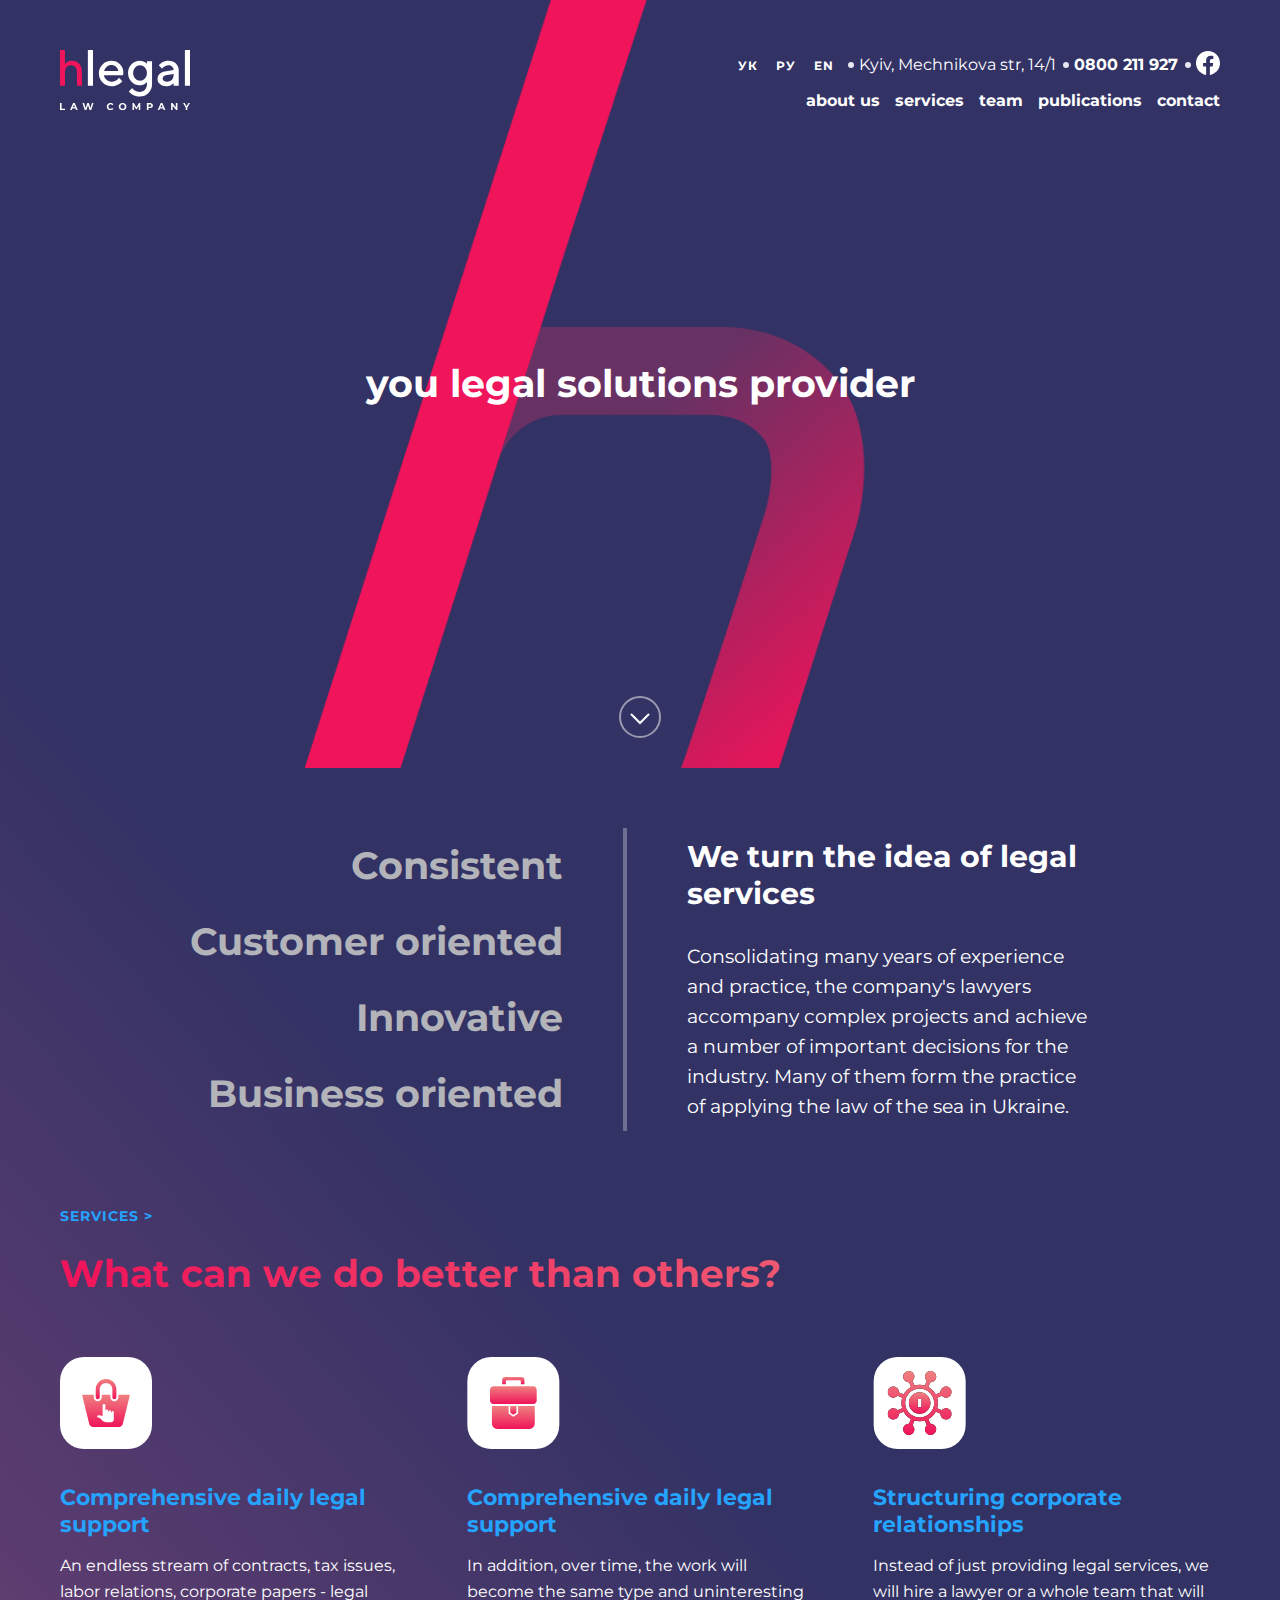
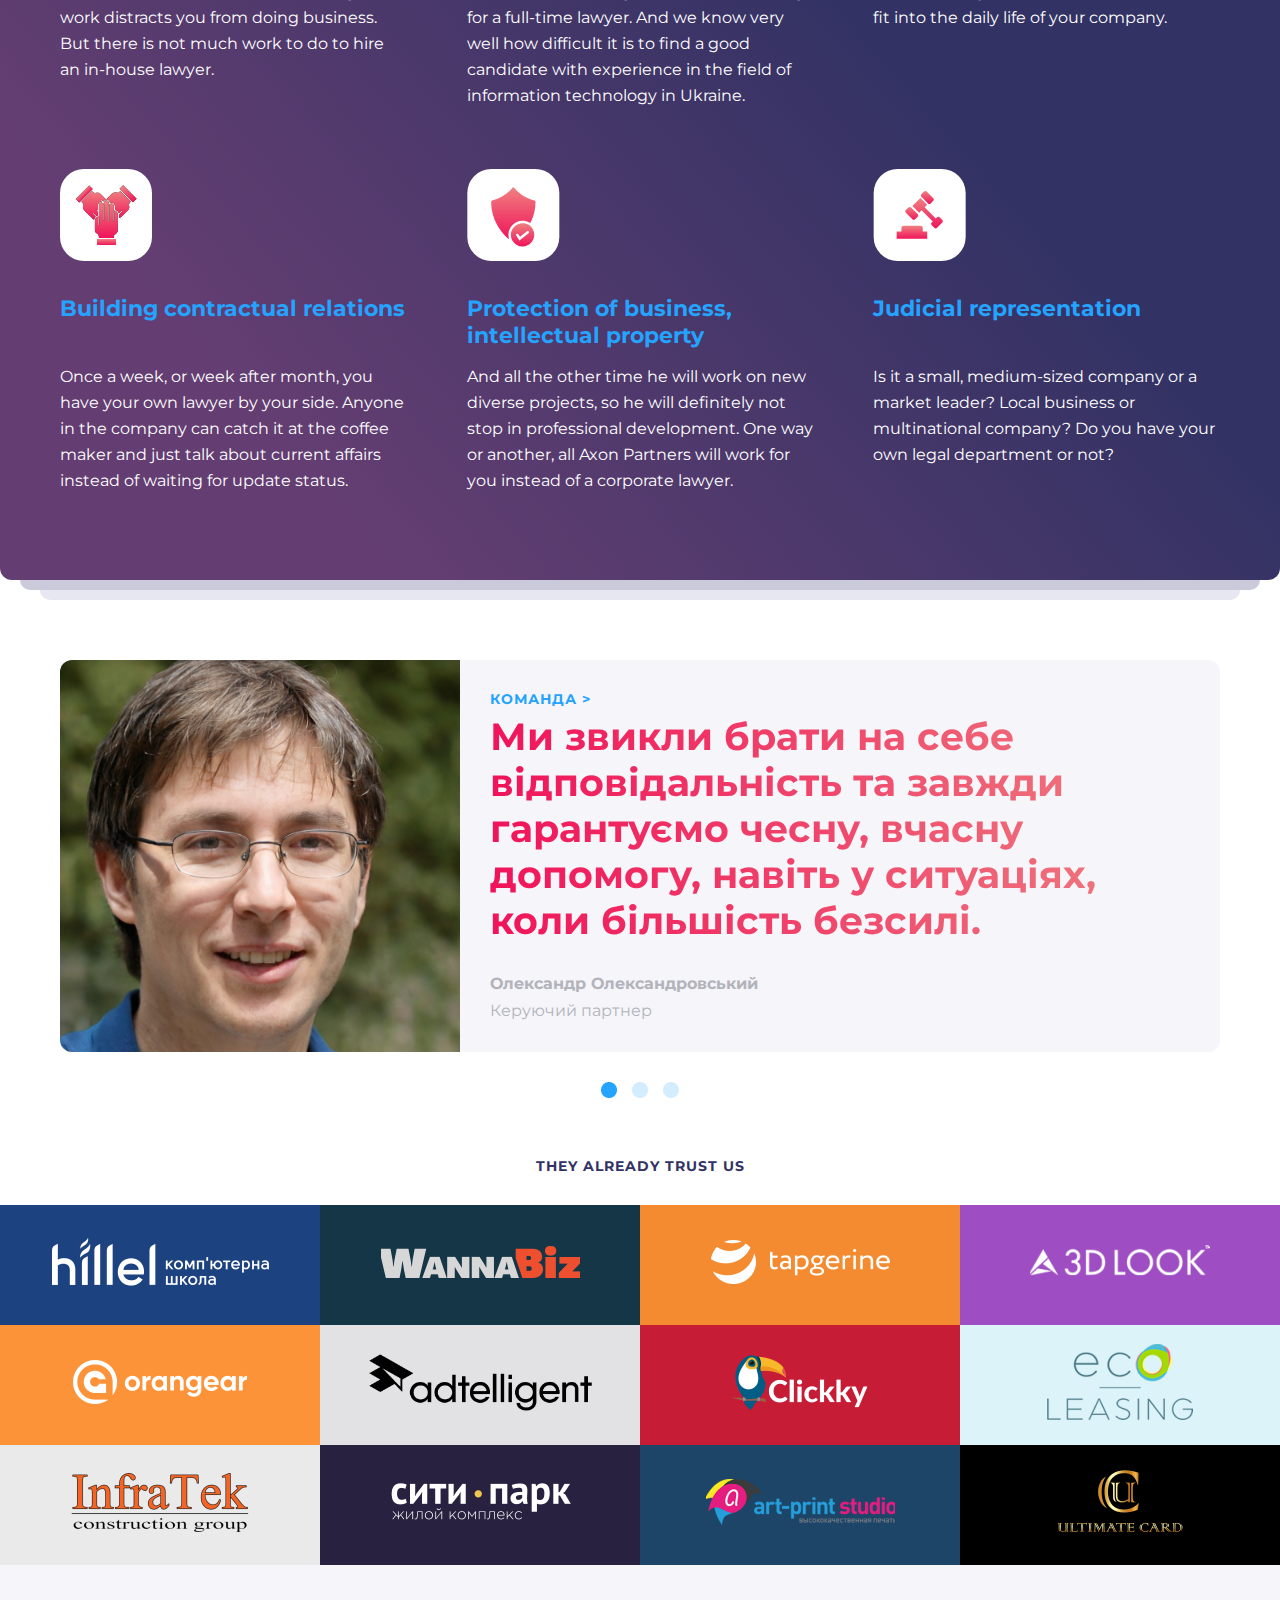
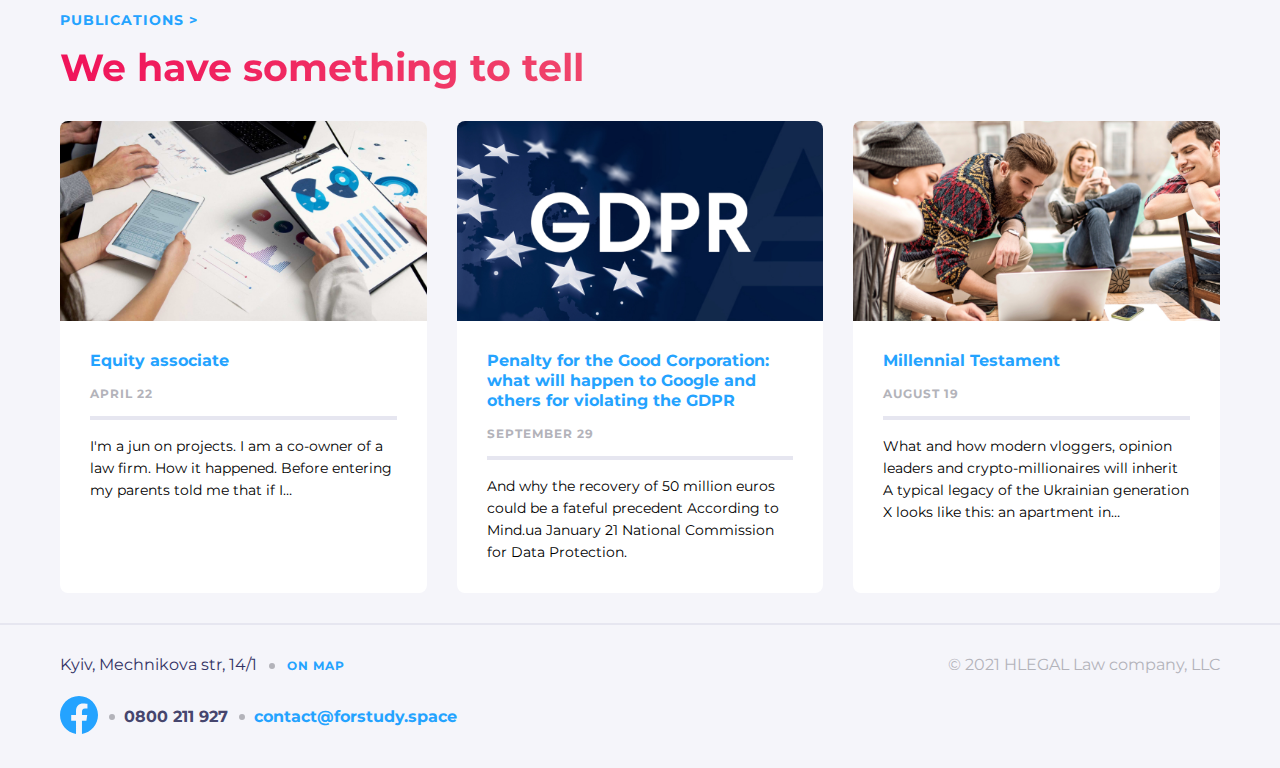
==== commit 4b101293: "added popup" ====
--- a/index.html
+++ b/index.html
@@ -96,7 +96,7 @@
               <a class="nav-header__link" href="#">about us</a>
             </li>
             <li class="nav-header__item">
-              <a class="nav-header__link" href="#">services</a>
+              <a class="nav-header__link" href="/services.html">services</a>
             </li>
             <li class="nav-header__item">
               <a class="nav-header__link" href="#">team</a>
@@ -159,20 +159,77 @@
         <div class="wraper main-screen__services services">
           <div class="services__title-box">
             <p>
-              <a class="link-to-another-page" href="#"> Services &gt;</a>
+              <a class="link-to-another-page" href="/services.html">
+                Services &gt;</a
+              >
             </p>
           </div>
           <h2 class="services__title">What can we do better than others?</h2>
           <div class="services__conteiner conteiner-service">
             <article class="conteiner-service__box">
-              <a class="conteiner-service__link" href="#">
-                <img
-                  class="conteiner-service__icon"
-                  src="/img/services/Icon.svg"
-                  alt="Ecommerce"
-                />
-                <h3 class="conteiner-service__title">IT and e-commerce</h3>
-              </a>
+              <img
+                class="conteiner-service__icon"
+                src="/img/services/Icon.svg"
+                alt="Ecommerce"
+              />
+              <input
+                type="checkbox"
+                id="one-modal-checker"
+                class="visually-hidden"
+              />
+              <h3 class="conteiner-service__title">
+                <label for="one-modal-checker" class="conteiner-service__title">
+                  Comprehensive daily legal support
+                </label>
+              </h3>
+              <!-------------------------------------------- modal-------------------------------------------- -->
+              <div class="modal" id="first-modal">
+                <div class="modal__content">
+                  <div class="modal__title">
+                    <h3>We would like to help you</h3>
+                    <label for="one-modal-checker">
+                      <svg
+                        width="32"
+                        height="32"
+                        viewBox="0 0 32 32"
+                        fill="none"
+                        xmlns="http://www.w3.org/2000/svg"
+                      >
+                        <path
+                          d="M7 7L25 25"
+                          stroke="#EC6F5D"
+                          stroke-width="2"
+                        />
+                        <path
+                          d="M25 7L7 25"
+                          stroke="#EC6F5D"
+                          stroke-width="2"
+                        />
+                      </svg>
+                    </label>
+                  </div>
+                  <form action="#" class="modal__form">
+                    <div class="modal__form_first">
+                      <input type="text" name="name" placeholder="Name" />
+                      <textarea
+                        name="message"
+                        placeholder="Message"
+                        cols="30"
+                        rows="10"
+                      ></textarea>
+                    </div>
+                    <div class="modal__form_second">
+                      <h5>How to answer you?</h5>
+                      <input type="tel" name="tel" placeholder="Phone number" />
+                      <input type="email" name="email" placeholder="Email" />
+                    </div>
+                    <button class="modal__btn" type="submit">
+                      Send message
+                    </button>
+                  </form>
+                </div>
+              </div>
+              <!-------------------------------------------- modal-------------------------------------------- -->
               <p class="conteiner-service__desc">
                 An endless stream of contracts, tax issues, labor relations,
                 corporate papers - legal work distracts you from doing business.
@@ -180,16 +237,69 @@
               </p>
             </article>
             <article class="conteiner-service__box">
-              <a class="conteiner-service__link" href="#">
-                <img
-                  class="conteiner-service__icon"
-                  src="/img/services/Icon-1.svg"
-                  alt="Ecommerce"
-                />
-                <h3 class="conteiner-service__title">
+              <img
+                class="conteiner-service__icon"
+                src="/img/services/Icon-1.svg"
+                alt="Ecommerce"
+              />
+              <input
+                type="checkbox"
+                id="two-modal-checker"
+                class="visually-hidden"
+              />
+              <h3 class="conteiner-service__title">
+                <label for="two-modal-checker" class="conteiner-service__title">
                   Comprehensive daily legal support
-                </h3>
-              </a>
+                </label>
+              </h3>
+              <!-------------------------------------------- modal-------------------------------------------- -->
+              <div class="modal" id="first-modal">
+                <div class="modal__content">
+                  <div class="modal__title">
+                    <h3>We would like to help you</h3>
+                    <label for="two-modal-checker">
+                      <svg
+                        width="32"
+                        height="32"
+                        viewBox="0 0 32 32"
+                        fill="none"
+                        xmlns="http://www.w3.org/2000/svg"
+                      >
+                        <path
+                          d="M7 7L25 25"
+                          stroke="#EC6F5D"
+                          stroke-width="2"
+                        />
+                        <path
+                          d="M25 7L7 25"
+                          stroke="#EC6F5D"
+                          stroke-width="2"
+                        />
+                      </svg>
+                    </label>
+                  </div>
+                  <form action="#" class="modal__form">
+                    <div class="modal__form_first">
+                      <input type="text" name="name" placeholder="Name" />
+                      <textarea
+                        name="message"
+                        placeholder="Message"
+                        cols="30"
+                        rows="10"
+                      ></textarea>
+                    </div>
+                    <div class="modal__form_second">
+                      <h5>How to answer you?</h5>
+                      <input type="tel" name="tel" placeholder="Phone number" />
+                      <input type="email" name="email" placeholder="Email" />
+                    </div>
+                    <button class="modal__btn" type="submit">
+                      Send message
+                    </button>
+                  </form>
+                </div>
+              </div>
+              <!-------------------------------------------- modal-------------------------------------------- -->
               <p class="conteiner-service__desc">
                 In addition, over time, the work will become the same type and
                 uninteresting for a full-time lawyer. And we know very well how
@@ -198,16 +308,72 @@
               </p>
             </article>
             <article class="conteiner-service__box">
-              <a class="conteiner-service__link" href="#">
-                <img
-                  class="conteiner-service__icon"
-                  src="/img/services/Icon-2.svg"
-                  alt="Ecommerce"
-                />
-                <h3 class="conteiner-service__title">
+              <img
+                class="conteiner-service__icon"
+                src="/img/services/Icon-2.svg"
+                alt="Ecommerce"
+              />
+              <input
+                type="checkbox"
+                id="three-modal-checker"
+                class="visually-hidden"
+              />
+              <h3 class="conteiner-service__title">
+                <label
+                  for="three-modal-checker"
+                  class="conteiner-service__title"
+                >
                   Structuring corporate relationships
-                </h3>
-              </a>
+                </label>
+              </h3>
+              <!-------------------------------------------- modal-------------------------------------------- -->
+              <div class="modal" id="first-modal">
+                <div class="modal__content">
+                  <div class="modal__title">
+                    <h3>We would like to help you</h3>
+                    <label for="three-modal-checker">
+                      <svg
+                        width="32"
+                        height="32"
+                        viewBox="0 0 32 32"
+                        fill="none"
+                        xmlns="http://www.w3.org/2000/svg"
+                      >
+                        <path
+                          d="M7 7L25 25"
+                          stroke="#EC6F5D"
+                          stroke-width="2"
+                        />
+                        <path
+                          d="M25 7L7 25"
+                          stroke="#EC6F5D"
+                          stroke-width="2"
+                        />
+                      </svg>
+                    </label>
+                  </div>
+                  <form action="#" class="modal__form">
+                    <div class="modal__form_first">
+                      <input type="text" name="name" placeholder="Name" />
+                      <textarea
+                        name="message"
+                        placeholder="Message"
+                        cols="30"
+                        rows="10"
+                      ></textarea>
+                    </div>
+                    <div class="modal__form_second">
+                      <h5>How to answer you?</h5>
+                      <input type="tel" name="tel" placeholder="Phone number" />
+                      <input type="email" name="email" placeholder="Email" />
+                    </div>
+                    <button class="modal__btn" type="submit">
+                      Send message
+                    </button>
+                  </form>
+                </div>
+              </div>
+              <!-------------------------------------------- modal-------------------------------------------- -->
               <p class="conteiner-service__desc">
                 Instead of just providing legal services, we will hire a lawyer
                 or a whole team that will fit into the daily life of your
@@ -215,16 +381,69 @@
               </p>
             </article>
             <article class="conteiner-service__box">
-              <a class="conteiner-service__link" href="#">
-                <img
-                  class="conteiner-service__icon"
-                  src="/img/services/Icon-3.svg"
-                  alt="Ecommerce"
-                />
-                <h3 class="conteiner-service__title">
-                  Building contractual relations
-                </h3>
-              </a>
+              <img
+                class="conteiner-service__icon"
+                src="/img/services/Icon-3.svg"
+                alt="Ecommerce"
+              />
+              <input
+                type="checkbox"
+                id="four-modal-checker"
+                class="visually-hidden"
+              />
+              <h3 class="conteiner-service__title">
+                <label for="four-modal-checker" class="conteiner-service__title"
+                  >Building contractual relations
+                </label>
+              </h3>
+              <!-------------------------------------------- modal-------------------------------------------- -->
+              <div class="modal" id="first-modal">
+                <div class="modal__content">
+                  <div class="modal__title">
+                    <h3>We would like to help you</h3>
+                    <label for="four-modal-checker">
+                      <svg
+                        width="32"
+                        height="32"
+                        viewBox="0 0 32 32"
+                        fill="none"
+                        xmlns="http://www.w3.org/2000/svg"
+                      >
+                        <path
+                          d="M7 7L25 25"
+                          stroke="#EC6F5D"
+                          stroke-width="2"
+                        />
+                        <path
+                          d="M25 7L7 25"
+                          stroke="#EC6F5D"
+                          stroke-width="2"
+                        />
+                      </svg>
+                    </label>
+                  </div>
+                  <form action="#" class="modal__form">
+                    <div class="modal__form_first">
+                      <input type="text" name="name" placeholder="Name" />
+                      <textarea
+                        name="message"
+                        placeholder="Message"
+                        cols="30"
+                        rows="10"
+                      ></textarea>
+                    </div>
+                    <div class="modal__form_second">
+                      <h5>How to answer you?</h5>
+                      <input type="tel" name="tel" placeholder="Phone number" />
+                      <input type="email" name="email" placeholder="Email" />
+                    </div>
+                    <button class="modal__btn" type="submit">
+                      Send message
+                    </button>
+                  </form>
+                </div>
+              </div>
+              <!-------------------------------------------- modal-------------------------------------------- -->
               <p class="conteiner-service__desc">
                 Once a week, or week after month, you have your own lawyer by
                 your side. Anyone in the company can catch it at the coffee
@@ -233,16 +452,69 @@
               </p>
             </article>
             <article class="conteiner-service__box">
-              <a class="conteiner-service__link" href="#">
-                <img
-                  class="conteiner-service__icon"
-                  src="/img/services/Icon-4.svg"
-                  alt="Ecommerce"
-                />
-                <h3 class="conteiner-service__title">
-                  Protection of business, intellectual property
-                </h3>
-              </a>
+              <img
+                class="conteiner-service__icon"
+                src="/img/services/Icon-4.svg"
+                alt="Ecommerce"
+              />
+              <input
+                type="checkbox"
+                id="five-modal-checker"
+                class="visually-hidden"
+              />
+              <h3 class="conteiner-service__title">
+                <label for="five-modal-checker" class="conteiner-service__title"
+                  >Protection of business, intellectual property
+                </label>
+              </h3>
+              <!-------------------------------------------- modal-------------------------------------------- -->
+              <div class="modal" id="first-modal">
+                <div class="modal__content">
+                  <div class="modal__title">
+                    <h3>We would like to help you</h3>
+                    <label for="five-modal-checker">
+                      <svg
+                        width="32"
+                        height="32"
+                        viewBox="0 0 32 32"
+                        fill="none"
+                        xmlns="http://www.w3.org/2000/svg"
+                      >
+                        <path
+                          d="M7 7L25 25"
+                          stroke="#EC6F5D"
+                          stroke-width="2"
+                        />
+                        <path
+                          d="M25 7L7 25"
+                          stroke="#EC6F5D"
+                          stroke-width="2"
+                        />
+                      </svg>
+                    </label>
+                  </div>
+                  <form action="#" class="modal__form">
+                    <div class="modal__form_first">
+                      <input type="text" name="name" placeholder="Name" />
+                      <textarea
+                        name="message"
+                        placeholder="Message"
+                        cols="30"
+                        rows="10"
+                      ></textarea>
+                    </div>
+                    <div class="modal__form_second">
+                      <h5>How to answer you?</h5>
+                      <input type="tel" name="tel" placeholder="Phone number" />
+                      <input type="email" name="email" placeholder="Email" />
+                    </div>
+                    <button class="modal__btn" type="submit">
+                      Send message
+                    </button>
+                  </form>
+                </div>
+              </div>
+              <!-------------------------------------------- modal-------------------------------------------- -->
               <p class="conteiner-service__desc">
                 And all the other time he will work on new diverse projects, so
                 he will definitely not stop in professional development. One way
@@ -251,16 +523,69 @@
               </p>
             </article>
             <article class="conteiner-service__box">
-              <a class="conteiner-service__link" href="#">
-                <img
-                  class="conteiner-service__icon"
-                  src="/img/services/Icon-5.svg"
-                  alt="Ecommerce"
-                />
-                <h3 class="conteiner-service__title">
-                  Judicial representation
-                </h3>
-              </a>
+              <img
+                class="conteiner-service__icon"
+                src="/img/services/Icon-5.svg"
+                alt="Ecommerce"
+              />
+              <input
+                type="checkbox"
+                id="six-modal-checker"
+                class="visually-hidden"
+              />
+              <h3 class="conteiner-service__title">
+                <label for="six-modal-checker" class="conteiner-service__title"
+                  >Judicial representation
+                </label>
+              </h3>
+              <!-------------------------------------------- modal-------------------------------------------- -->
+              <div class="modal" id="first-modal">
+                <div class="modal__content">
+                  <div class="modal__title">
+                    <h3>We would like to help you</h3>
+                    <label for="six-modal-checker">
+                      <svg
+                        width="32"
+                        height="32"
+                        viewBox="0 0 32 32"
+                        fill="none"
+                        xmlns="http://www.w3.org/2000/svg"
+                      >
+                        <path
+                          d="M7 7L25 25"
+                          stroke="#EC6F5D"
+                          stroke-width="2"
+                        />
+                        <path
+                          d="M25 7L7 25"
+                          stroke="#EC6F5D"
+                          stroke-width="2"
+                        />
+                      </svg>
+                    </label>
+                  </div>
+                  <form action="#" class="modal__form">
+                    <div class="modal__form_first">
+                      <input type="text" name="name" placeholder="Name" />
+                      <textarea
+                        name="message"
+                        placeholder="Message"
+                        cols="30"
+                        rows="10"
+                      ></textarea>
+                    </div>
+                    <div class="modal__form_second">
+                      <h5>How to answer you?</h5>
+                      <input type="tel" name="tel" placeholder="Phone number" />
+                      <input type="email" name="email" placeholder="Email" />
+                    </div>
+                    <button class="modal__btn" type="submit">
+                      Send message
+                    </button>
+                  </form>
+                </div>
+              </div>
+              <!-------------------------------------------- modal-------------------------------------------- -->
               <p class="conteiner-service__desc">
                 Is it a small, medium-sized company or a market leader? Local
                 business or multinational company? Do you have your own legal
--- a/css/main.css
+++ b/css/main.css
@@ -404,26 +404,105 @@
 }
 
 .modal {
-  background: rgba(50, 50, 100, 0.7);
+  background: rgb(139, 139, 171);
   position: fixed;
   width: 100%;
   height: 100%;
   top: 50%;
   left: 50%;
-  transform: translate(-50%, -50%);
-  background: #323264;
-  opacity: 0.7;
+  transform: translate(-50%, -50%) scale(0);
+  transform-origin: center;
+  transition: 0.5s;
   display: flex;
   align-items: center;
   justify-content: center;
-}
-.modal__contetn {
+  z-index: 101;
+}
+.modal__content {
   width: 100%;
   max-width: 650px;
   background: #f5f5fa;
   box-shadow: 0px 15px 80px rgba(40, 40, 86, 0.5);
   border-radius: 12px;
   padding: 30px;
+  display: flex;
+  flex-direction: column;
+  gap: 30px;
+}
+.modal__title {
+  display: flex;
+  justify-content: space-between;
+}
+.modal__title h3 {
+  font-weight: 700;
+  font-size: 38px;
+  line-height: 46px;
+  background: linear-gradient(90.13deg, #f0145a 0.84%, #ef8080 99.96%);
+  -webkit-background-clip: text;
+  -webkit-text-fill-color: transparent;
+  background-clip: text;
+}
+.modal__title svg:hover {
+  background-color: #e6e6f0;
+  border-radius: 8px;
+  cursor: pointer;
+}
+.modal__form {
+  display: flex;
+  flex-direction: column;
+  gap: 30px;
+}
+.modal__form_first, .modal__form_second {
+  display: flex;
+  flex-direction: column;
+  gap: 15px;
+}
+.modal__form_first input, .modal__form_first textarea, .modal__form_second input, .modal__form_second textarea {
+  border: none;
+  border-radius: 8px;
+  height: 56px;
+  padding: 15px;
+  resize: none;
+}
+.modal__form_first input::-moz-placeholder, .modal__form_first textarea::-moz-placeholder, .modal__form_second input::-moz-placeholder, .modal__form_second textarea::-moz-placeholder {
+  font-size: 16px;
+  line-height: 26px;
+  color: #b3b3ba;
+}
+.modal__form_first input::placeholder, .modal__form_first textarea::placeholder, .modal__form_second input::placeholder, .modal__form_second textarea::placeholder {
+  font-size: 16px;
+  line-height: 26px;
+  color: #b3b3ba;
+}
+.modal__form_first textarea, .modal__form_second textarea {
+  height: 130px;
+}
+.modal__form_first h5, .modal__form_second h5 {
+  font-weight: 700;
+  font-size: 14px;
+  line-height: 17px;
+  letter-spacing: 1px;
+  text-transform: uppercase;
+  color: #b3b3ba;
+}
+.modal__btn {
+  padding: 18px 30px;
+  background: #24a3ff;
+  box-shadow: 0px 0px 20px rgba(36, 163, 255, 0.5);
+  border-radius: 12px;
+  border: none;
+  font-weight: 700;
+  font-size: 16px;
+  line-height: 20px;
+  color: white;
+}
+.modal__btn:hover {
+  opacity: 0.8;
+  cursor: pointer;
+}
+
+input:checked ~ .modal {
+  transform: translate(-50%, -50%) scale(1);
 }
 
 .header {
@@ -1013,6 +1092,13 @@
   line-height: 27px;
   color: #24a3ff;
 }
+.conteiner-service__title:hover {
+  color: #f0145a;
+  cursor: pointer;
+}
+.conteiner-service__title:active {
+  opacity: 0.9;
+}
 .conteiner-service__desc {
   margin: 0;
   line-height: 26px;
